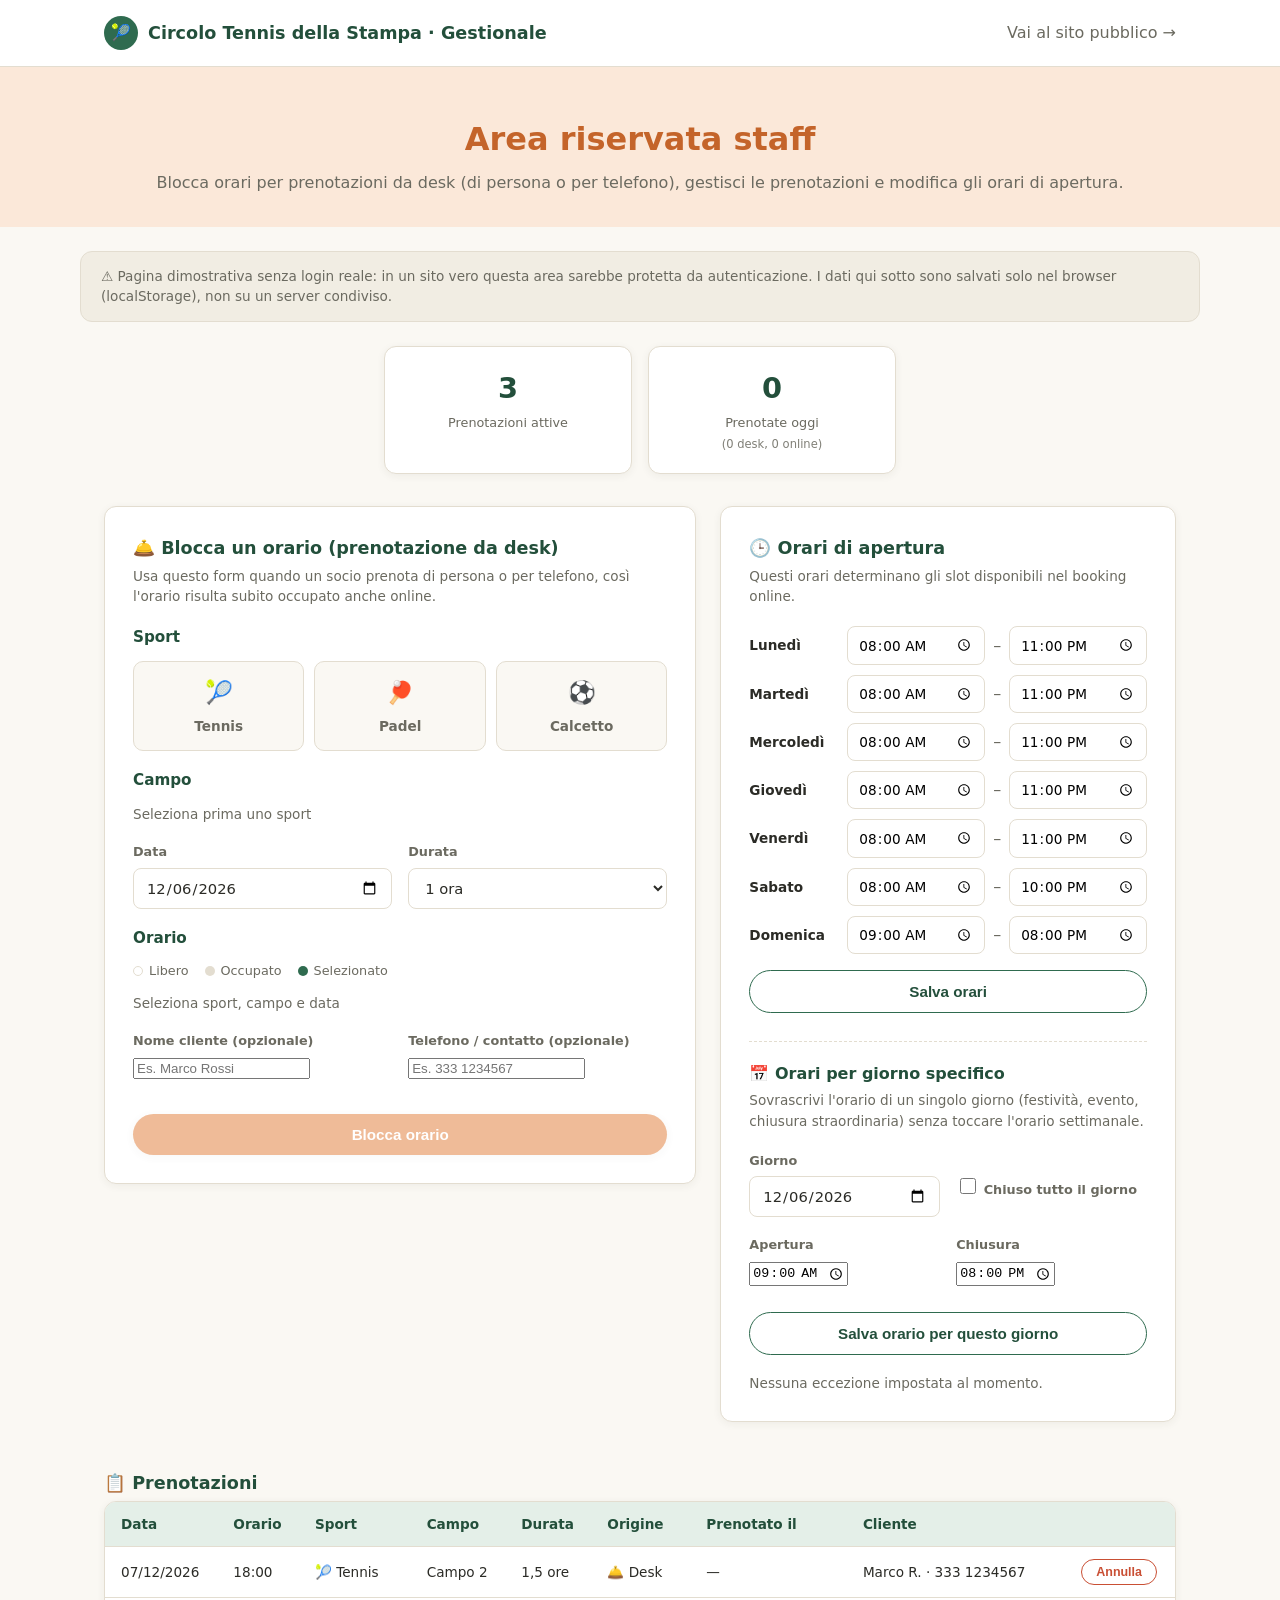
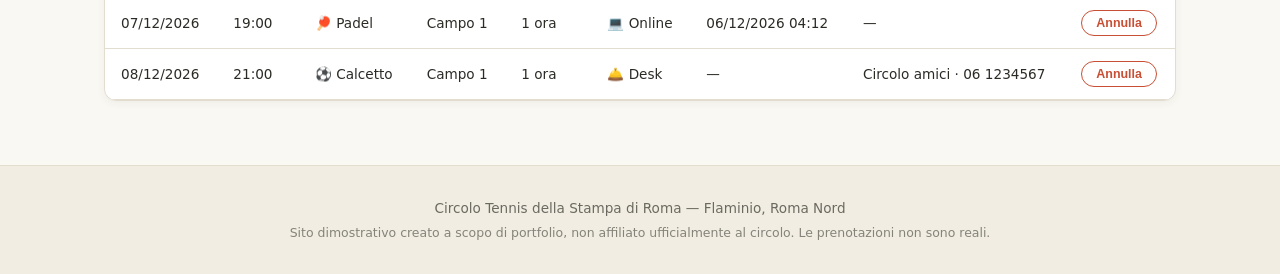
==== gestionale.html @ cea74482 "Prima pubblicazione: booking, gestionale, disdetta, rebranding Aggiunge il flusso di prenotazione co" ====
<!DOCTYPE html>
<html lang="it">
<head>
<meta charset="UTF-8" />
<meta name="viewport" content="width=device-width, initial-scale=1.0" />
<title>Gestionale — Circolo Tennis della Stampa di Roma</title>
<link rel="icon" href="favicon.svg" type="image/svg+xml" />
<link rel="stylesheet" href="css/style.css" />
</head>
<body>

<header class="site-header">
  <nav class="nav">
    <a href="index.html" class="nav-brand">
      <span class="nav-brand-mark">🎾</span>
      Circolo Tennis della Stampa · Gestionale
    </a>
    <ul class="nav-links" style="position: static; display: flex; border: none; padding: 0;">
      <li><a href="index.html">Vai al sito pubblico →</a></li>
    </ul>
  </nav>
</header>

<section class="booking-hero admin-hero">
  <h1>Area riservata staff</h1>
  <p>Blocca orari per prenotazioni da desk (di persona o per telefono), gestisci le prenotazioni e modifica gli orari di apertura.</p>
</section>

<div class="container admin-disclaimer">
  ⚠ Pagina dimostrativa senza login reale: in un sito vero questa area sarebbe protetta da autenticazione. I dati qui sotto sono salvati solo nel browser (localStorage), non su un server condiviso.
</div>

<div class="container admin-stats" id="adminStats"></div>

<div class="container admin-grid">

  <div class="card">
    <h3 class="admin-card-title">🛎️ Blocca un orario (prenotazione da desk)</h3>
    <p class="admin-card-sub">Usa questo form quando un socio prenota di persona o per telefono, così l'orario risulta subito occupato anche online.</p>

    <div class="form-step">
      <label class="step-label">Sport</label>
      <div class="sport-options" id="adminSportOptions">
        <div class="sport-option" data-sport="tennis"><span class="emoji">🎾</span>Tennis</div>
        <div class="sport-option" data-sport="padel"><span class="emoji">🏓</span>Padel</div>
        <div class="sport-option" data-sport="calcetto"><span class="emoji">⚽</span>Calcetto</div>
      </div>
    </div>

    <div class="form-step">
      <label class="step-label">Campo</label>
      <div class="court-options" id="adminCourtOptions">
        <p class="slot-hint">Seleziona prima uno sport</p>
      </div>
    </div>

    <div class="form-row">
      <div class="form-field">
        <label for="adminDate">Data</label>
        <input type="date" id="adminDate" />
      </div>
      <div class="form-field">
        <label for="adminDuration">Durata</label>
        <select id="adminDuration">
          <option value="1">1 ora</option>
          <option value="1.5">1,5 ore</option>
          <option value="2">2 ore</option>
        </select>
      </div>
    </div>

    <div class="form-step">
      <label class="step-label">Orario</label>
      <div class="slot-legend">
        <span><i class="dot free"></i> Libero</span>
        <span><i class="dot busy"></i> Occupato</span>
        <span><i class="dot selected"></i> Selezionato</span>
      </div>
      <div class="slot-grid" id="adminSlotGrid">
        <p class="slot-hint">Seleziona sport, campo e data</p>
      </div>
    </div>

    <div class="form-row">
      <div class="form-field">
        <label for="clientName">Nome cliente (opzionale)</label>
        <input type="text" id="clientName" placeholder="Es. Marco Rossi" />
      </div>
      <div class="form-field">
        <label for="clientPhone">Telefono / contatto (opzionale)</label>
        <input type="text" id="clientPhone" placeholder="Es. 333 1234567" />
      </div>
    </div>

    <button class="btn btn-primary btn-block" id="adminConfirmBtn" disabled style="margin-top: 16px;">Blocca orario</button>
    <div class="confirmation-box" id="adminConfirmationBox"></div>
  </div>

  <div class="card">
    <h3 class="admin-card-title">🕒 Orari di apertura</h3>
    <p class="admin-card-sub">Questi orari determinano gli slot disponibili nel booking online.</p>
    <div id="hoursEditor" class="hours-editor"></div>
    <button class="btn btn-outline btn-block" id="saveHoursBtn" style="margin-top: 16px;">Salva orari</button>
    <div class="confirmation-box" id="hoursConfirmationBox">✓ Orari aggiornati</div>

    <div class="hours-divider"></div>

    <h4 class="admin-subtitle">📅 Orari per giorno specifico</h4>
    <p class="admin-card-sub">Sovrascrivi l'orario di un singolo giorno (festività, evento, chiusura straordinaria) senza toccare l'orario settimanale.</p>

    <div class="form-row">
      <div class="form-field">
        <label for="adhocDate">Giorno</label>
        <input type="date" id="adhocDate" />
      </div>
      <div class="form-field">
        <label class="adhoc-closed-label">
          <input type="checkbox" id="adhocClosed" />
          Chiuso tutto il giorno
        </label>
      </div>
    </div>

    <div class="form-row" id="adhocTimesRow">
      <div class="form-field">
        <label for="adhocOpen">Apertura</label>
        <input type="time" id="adhocOpen" />
      </div>
      <div class="form-field">
        <label for="adhocClose">Chiusura</label>
        <input type="time" id="adhocClose" />
      </div>
    </div>

    <button class="btn btn-outline btn-block" id="saveAdhocBtn" style="margin-top: 8px;">Salva orario per questo giorno</button>
    <div class="confirmation-box" id="adhocConfirmationBox">✓ Orario del giorno aggiornato</div>

    <div class="adhoc-list" id="adhocList"></div>
  </div>

</div>

<div class="container admin-bookings">
  <h3 class="admin-card-title">📋 Prenotazioni</h3>
  <div class="table-wrap">
    <table class="price-table-inner" id="bookingsTable">
      <thead>
        <tr>
          <th>Data</th><th>Orario</th><th>Sport</th><th>Campo</th><th>Durata</th><th>Origine</th><th>Prenotato il</th><th>Cliente</th><th></th>
        </tr>
      </thead>
      <tbody id="bookingsTableBody"></tbody>
    </table>
  </div>
  <p class="slot-hint" id="noBookingsMsg" style="display:none;">Nessuna prenotazione al momento.</p>
</div>

<footer class="site-footer">
  <div>Circolo Tennis della Stampa di Roma — Flaminio, Roma Nord</div>
  <div class="disclaimer">Sito dimostrativo creato a scopo di portfolio, non affiliato ufficialmente al circolo. Le prenotazioni non sono reali.</div>
</footer>

<script src="js/store.js"></script>
<script src="js/gestionale.js"></script>
</body>
</html>
---- css/style.css ----
:root {
  --color-bg: #faf8f3;
  --color-bg-alt: #f1ede3;
  --color-white: #ffffff;
  --color-text: #2b2b26;
  --color-text-muted: #6b6a60;
  --color-green: #2f6b4f;
  --color-green-dark: #234f3b;
  --color-green-light: #e4efe8;
  --color-orange: #e07a34;
  --color-orange-dark: #c4642a;
  --color-orange-light: #fbe8d9;
  --color-border: #e3ddd0;

  --radius: 12px;
  --shadow: 0 4px 16px rgba(43, 43, 38, 0.08);
  --shadow-sm: 0 2px 8px rgba(43, 43, 38, 0.06);
}

* {
  box-sizing: border-box;
}

html {
  scroll-behavior: smooth;
}

body {
  margin: 0;
  font-family: "Segoe UI", system-ui, -apple-system, Roboto, sans-serif;
  background: var(--color-bg);
  color: var(--color-text);
  line-height: 1.5;
}

a {
  color: inherit;
  text-decoration: none;
}

img {
  max-width: 100%;
  display: block;
}

.container {
  max-width: 1120px;
  margin: 0 auto;
  padding: 0 24px;
}

/* Header */
.site-header {
  position: sticky;
  top: 0;
  z-index: 100;
  background: var(--color-white);
  border-bottom: 1px solid var(--color-border);
}

.nav {
  display: flex;
  align-items: center;
  justify-content: space-between;
  padding: 16px 24px;
  max-width: 1120px;
  margin: 0 auto;
}

.nav-brand {
  display: flex;
  align-items: center;
  gap: 10px;
  font-weight: 700;
  font-size: 1.1rem;
  color: var(--color-green-dark);
}

.nav-brand-mark {
  width: 34px;
  height: 34px;
  border-radius: 50%;
  background: var(--color-green);
  color: var(--color-white);
  display: flex;
  align-items: center;
  justify-content: center;
  font-size: 1rem;
}

.nav-links {
  display: flex;
  align-items: center;
  gap: 28px;
  list-style: none;
  margin: 0;
  padding: 0;
}

.nav-links a {
  font-weight: 500;
  color: var(--color-text-muted);
  transition: color 0.15s ease;
}

.nav-links a:hover {
  color: var(--color-green-dark);
}

.nav-links a.btn-primary,
.nav-links a.btn-primary:hover {
  color: var(--color-white);
}

.nav-toggle {
  display: none;
  background: none;
  border: none;
  font-size: 1.5rem;
  cursor: pointer;
  color: var(--color-green-dark);
}

/* Buttons */
.btn {
  display: inline-flex;
  align-items: center;
  justify-content: center;
  gap: 8px;
  padding: 12px 24px;
  border-radius: 999px;
  font-weight: 600;
  font-size: 0.95rem;
  border: none;
  cursor: pointer;
  transition: transform 0.15s ease, box-shadow 0.15s ease, background 0.15s ease;
}

.btn-primary {
  background: var(--color-orange);
  color: var(--color-white);
  box-shadow: var(--shadow-sm);
}

.btn-primary:hover {
  background: var(--color-orange-dark);
  transform: translateY(-1px);
}

.btn-outline {
  background: transparent;
  border: 1.5px solid var(--color-green);
  color: var(--color-green-dark);
}

.btn-outline:hover {
  background: var(--color-green-light);
}

.btn-block {
  width: 100%;
}

.btn:disabled {
  opacity: 0.5;
  cursor: not-allowed;
  transform: none;
}

/* Hero */
.hero {
  background: linear-gradient(135deg, var(--color-green-light) 0%, var(--color-bg) 60%);
  padding: 72px 24px;
}

.hero-inner {
  max-width: 1120px;
  margin: 0 auto;
  display: grid;
  grid-template-columns: 1.1fr 0.9fr;
  gap: 40px;
  align-items: center;
}

.eyebrow {
  display: inline-block;
  background: var(--color-orange-light);
  color: var(--color-orange-dark);
  font-weight: 600;
  font-size: 0.8rem;
  letter-spacing: 0.04em;
  text-transform: uppercase;
  padding: 6px 14px;
  border-radius: 999px;
  margin-bottom: 16px;
}

.hero h1 {
  font-size: 2.6rem;
  line-height: 1.15;
  margin: 0 0 16px;
  color: var(--color-green-dark);
}

.hero p {
  font-size: 1.05rem;
  color: var(--color-text-muted);
  margin: 0 0 28px;
  max-width: 46ch;
}

.hero-actions {
  display: flex;
  gap: 14px;
  flex-wrap: wrap;
}

.hero-visual {
  background: var(--color-white);
  border-radius: var(--radius);
  box-shadow: var(--shadow);
  padding: 24px;
  border: 1px solid var(--color-border);
}

.hero-visual-court {
  aspect-ratio: 4 / 3;
  border-radius: 8px;
  background:
    repeating-linear-gradient(90deg, transparent, transparent 38px, rgba(255,255,255,0.35) 38px, rgba(255,255,255,0.35) 40px),
    linear-gradient(160deg, var(--color-green) 0%, var(--color-green-dark) 100%);
  position: relative;
  overflow: hidden;
}

.hero-visual-court::before {
  content: "";
  position: absolute;
  inset: 14px;
  border: 2px solid rgba(255,255,255,0.55);
  border-radius: 4px;
}

.hero-visual-court::after {
  content: "";
  position: absolute;
  left: 50%;
  top: 14px;
  bottom: 14px;
  width: 2px;
  background: rgba(255,255,255,0.55);
}

.hero-stats {
  display: flex;
  justify-content: space-between;
  margin-top: 18px;
  gap: 8px;
}

.hero-stat {
  text-align: center;
}

.hero-stat strong {
  display: block;
  font-size: 1.3rem;
  color: var(--color-green-dark);
}

.hero-stat span {
  font-size: 0.78rem;
  color: var(--color-text-muted);
}

/* Sections */
section {
  padding: 64px 24px;
}

.section-head {
  text-align: center;
  max-width: 620px;
  margin: 0 auto 40px;
}

.section-head h2 {
  font-size: 2rem;
  color: var(--color-green-dark);
  margin: 0 0 12px;
}

.section-head p {
  color: var(--color-text-muted);
  margin: 0;
}

/* About */
.about {
  background: var(--color-white);
}

.about-inner {
  max-width: 1120px;
  margin: 0 auto;
  display: grid;
  grid-template-columns: 1fr 1fr;
  gap: 48px;
  align-items: center;
}

.about-text h2 {
  color: var(--color-green-dark);
  font-size: 1.8rem;
  margin-top: 0;
}

.about-text p {
  color: var(--color-text-muted);
}

.about-list {
  list-style: none;
  padding: 0;
  margin: 24px 0 0;
  display: grid;
  gap: 14px;
}

.about-list li {
  display: flex;
  align-items: flex-start;
  gap: 12px;
  font-size: 0.95rem;
}

.about-list .tick {
  flex-shrink: 0;
  width: 22px;
  height: 22px;
  border-radius: 50%;
  background: var(--color-green-light);
  color: var(--color-green-dark);
  display: flex;
  align-items: center;
  justify-content: center;
  font-size: 0.8rem;
  font-weight: 700;
}

.about-photo {
  background: var(--color-bg-alt);
  border-radius: var(--radius);
  aspect-ratio: 4/3;
  display: flex;
  align-items: center;
  justify-content: center;
  font-size: 3rem;
  color: var(--color-green);
  border: 1px solid var(--color-border);
}

/* Facilities */
.facilities {
  background: var(--color-bg);
}

.facility-grid {
  max-width: 1120px;
  margin: 0 auto;
  display: grid;
  grid-template-columns: repeat(3, 1fr);
  gap: 24px;
}

.facility-card {
  background: var(--color-white);
  border: 1px solid var(--color-border);
  border-radius: var(--radius);
  padding: 28px;
  box-shadow: var(--shadow-sm);
  display: flex;
  flex-direction: column;
  gap: 12px;
}

.facility-icon {
  width: 48px;
  height: 48px;
  border-radius: 12px;
  display: flex;
  align-items: center;
  justify-content: center;
  font-size: 1.4rem;
  background: var(--color-green-light);
  color: var(--color-green-dark);
}

.facility-card.orange .facility-icon {
  background: var(--color-orange-light);
  color: var(--color-orange-dark);
}

.facility-card h3 {
  margin: 0;
  font-size: 1.15rem;
  color: var(--color-text);
}

.facility-card p {
  margin: 0;
  color: var(--color-text-muted);
  font-size: 0.92rem;
}

.facility-price {
  margin-top: auto;
  padding-top: 12px;
  border-top: 1px dashed var(--color-border);
  font-weight: 700;
  color: var(--color-green-dark);
  font-size: 0.95rem;
}

.facility-price span {
  font-weight: 400;
  color: var(--color-text-muted);
  font-size: 0.82rem;
}

/* Hours */
.hours {
  background: var(--color-green-dark);
  color: var(--color-white);
}

.hours .section-head h2,
.hours .section-head p {
  color: var(--color-white);
}

.hours .section-head p {
  color: rgba(255,255,255,0.75);
}

.hours-grid {
  max-width: 760px;
  margin: 0 auto;
  display: grid;
  grid-template-columns: repeat(2, 1fr);
  gap: 12px 40px;
}

.hours-row {
  display: flex;
  justify-content: space-between;
  padding: 10px 0;
  border-bottom: 1px solid rgba(255,255,255,0.15);
  font-size: 0.95rem;
}

.hours-row span:first-child {
  color: rgba(255,255,255,0.85);
}

.hours-row span:last-child {
  font-weight: 600;
}

/* Location / CTA */
.location {
  background: var(--color-white);
}

.location-inner {
  max-width: 1120px;
  margin: 0 auto;
  display: grid;
  grid-template-columns: 1fr 1fr;
  gap: 40px;
  align-items: center;
}

.location-card {
  background: var(--color-bg-alt);
  border-radius: var(--radius);
  border: 1px solid var(--color-border);
  padding: 32px;
}

.location-card h3 {
  margin-top: 0;
  color: var(--color-green-dark);
}

.location-detail {
  display: flex;
  gap: 12px;
  margin-bottom: 14px;
  font-size: 0.92rem;
  color: var(--color-text-muted);
}

.location-detail strong {
  color: var(--color-text);
  display: block;
  font-size: 0.95rem;
}

.cta-panel {
  background: linear-gradient(135deg, var(--color-orange) 0%, var(--color-orange-dark) 100%);
  color: var(--color-white);
  border-radius: var(--radius);
  padding: 40px 32px;
  text-align: center;
  box-shadow: var(--shadow);
}

.cta-panel h3 {
  margin: 0 0 10px;
  font-size: 1.5rem;
}

.cta-panel p {
  margin: 0 0 24px;
  color: rgba(255,255,255,0.9);
}

.cta-panel .btn-primary {
  background: var(--color-white);
  color: var(--color-orange-dark);
}

.cta-panel .btn-primary:hover {
  background: var(--color-bg);
}

/* Footer */
.site-footer {
  background: var(--color-bg-alt);
  border-top: 1px solid var(--color-border);
  padding: 32px 24px;
  text-align: center;
  color: var(--color-text-muted);
  font-size: 0.85rem;
}

.site-footer .disclaimer {
  margin-top: 6px;
  font-size: 0.78rem;
  opacity: 0.8;
}

/* Booking page */
.booking-hero {
  background: var(--color-green-light);
  padding: 48px 24px 32px;
  text-align: center;
}

.booking-hero h1 {
  color: var(--color-green-dark);
  margin: 0 0 8px;
  font-size: 2rem;
}

.booking-hero p {
  color: var(--color-text-muted);
  margin: 0;
}

.booking-layout {
  max-width: 1000px;
  margin: 0 auto;
  padding: 48px 24px;
  display: grid;
  grid-template-columns: 1.4fr 1fr;
  gap: 32px;
  align-items: start;
}

.card {
  background: var(--color-white);
  border: 1px solid var(--color-border);
  border-radius: var(--radius);
  box-shadow: var(--shadow-sm);
  padding: 28px;
}

.form-step {
  margin-bottom: 28px;
}

.form-step:last-child {
  margin-bottom: 0;
}

.form-step label.step-label {
  display: block;
  font-weight: 700;
  color: var(--color-green-dark);
  margin-bottom: 12px;
  font-size: 0.95rem;
}

.step-label .step-num {
  display: inline-flex;
  align-items: center;
  justify-content: center;
  width: 22px;
  height: 22px;
  border-radius: 50%;
  background: var(--color-orange);
  color: var(--color-white);
  font-size: 0.75rem;
  margin-right: 8px;
}

.sport-options {
  display: grid;
  grid-template-columns: repeat(3, 1fr);
  gap: 10px;
}

.sport-option {
  border: 1.5px solid var(--color-border);
  background: var(--color-bg);
  border-radius: 10px;
  padding: 14px 8px;
  text-align: center;
  cursor: pointer;
  font-size: 0.85rem;
  font-weight: 600;
  color: var(--color-text-muted);
  transition: all 0.15s ease;
}

.sport-option .emoji {
  display: block;
  font-size: 1.4rem;
  margin-bottom: 6px;
}

.sport-option:hover {
  border-color: var(--color-green);
}

.sport-option.active {
  border-color: var(--color-green);
  background: var(--color-green-light);
  color: var(--color-green-dark);
}

.court-options {
  display: grid;
  grid-template-columns: repeat(4, 1fr);
  gap: 10px;
}

.court-option {
  border: 1.5px solid var(--color-border);
  background: var(--color-bg);
  border-radius: 10px;
  padding: 10px 6px;
  text-align: center;
  cursor: pointer;
  font-size: 0.82rem;
  font-weight: 600;
  color: var(--color-text-muted);
  transition: all 0.15s ease;
}

.court-option:hover {
  border-color: var(--color-orange);
}

.court-option.active {
  border-color: var(--color-orange);
  background: var(--color-orange-light);
  color: var(--color-orange-dark);
}

.form-row {
  display: grid;
  grid-template-columns: 1fr 1fr;
  gap: 16px;
}

.form-field label {
  display: block;
  font-size: 0.8rem;
  color: var(--color-text-muted);
  margin-bottom: 6px;
  font-weight: 600;
}

.form-field select,
.form-field input[type="date"] {
  width: 100%;
  padding: 10px 12px;
  border-radius: 8px;
  border: 1.5px solid var(--color-border);
  background: var(--color-white);
  font-size: 0.92rem;
  color: var(--color-text);
  font-family: inherit;
}

.form-field select:focus,
.form-field input:focus {
  outline: none;
  border-color: var(--color-green);
}

.duration-options {
  display: flex;
  gap: 10px;
}

.duration-option {
  flex: 1;
  border: 1.5px solid var(--color-border);
  background: var(--color-bg);
  border-radius: 10px;
  padding: 10px;
  text-align: center;
  cursor: pointer;
  font-size: 0.85rem;
  font-weight: 600;
  color: var(--color-text-muted);
}

.duration-option:hover {
  border-color: var(--color-green);
}

.duration-option.active {
  border-color: var(--color-green);
  background: var(--color-green-light);
  color: var(--color-green-dark);
}

/* Summary panel */
.summary-panel {
  position: sticky;
  top: 96px;
}

.summary-panel h3 {
  margin-top: 0;
  color: var(--color-green-dark);
  font-size: 1.1rem;
}

.summary-row {
  display: flex;
  justify-content: space-between;
  padding: 10px 0;
  border-bottom: 1px solid var(--color-border);
  font-size: 0.88rem;
}

.summary-row span:first-child {
  color: var(--color-text-muted);
}

.summary-row span:last-child {
  font-weight: 600;
  text-align: right;
}

.summary-total {
  display: flex;
  justify-content: space-between;
  align-items: center;
  margin: 18px 0;
  padding-top: 6px;
}

.summary-total .label {
  font-weight: 600;
  color: var(--color-text);
}

.summary-total .amount {
  font-size: 1.6rem;
  font-weight: 800;
  color: var(--color-orange-dark);
}

.summary-note {
  font-size: 0.76rem;
  color: var(--color-text-muted);
  margin-top: 14px;
  line-height: 1.5;
}

.confirmation-box {
  display: none;
  margin-top: 18px;
  padding: 16px;
  border-radius: 10px;
  background: var(--color-green-light);
  border: 1px solid var(--color-green);
  color: var(--color-green-dark);
  font-size: 0.88rem;
}

.confirmation-box.show {
  display: block;
}

.contact-fields {
  display: flex;
  flex-direction: column;
  gap: 12px;
  margin: 18px 0;
  padding-top: 18px;
  border-top: 1px dashed var(--color-border);
}

.contact-fields input[type="text"],
.contact-fields input[type="tel"] {
  width: 100%;
  padding: 10px 12px;
  border-radius: 8px;
  border: 1.5px solid var(--color-border);
  font-family: inherit;
  font-size: 0.9rem;
}

.contact-fields input:focus {
  outline: none;
  border-color: var(--color-green);
}

.contact-fields input:disabled {
  background: var(--color-bg-alt);
  color: var(--color-text-muted);
}

.whatsapp-preview {
  display: none;
  margin-top: 18px;
}

.whatsapp-preview.show {
  display: block;
}

.whatsapp-preview-label {
  font-size: 0.78rem;
  font-weight: 700;
  color: var(--color-text-muted);
  text-transform: uppercase;
  letter-spacing: 0.03em;
  margin-bottom: 8px;
}

.whatsapp-bubble {
  background: #dcf8c6;
  border-radius: 10px;
  border-top-left-radius: 2px;
  padding: 14px 16px;
  font-size: 0.85rem;
  line-height: 1.6;
  color: #1c3a1c;
  word-break: break-word;
}

.whatsapp-bubble a {
  color: #0b5fae;
  text-decoration: underline;
}

.whatsapp-note {
  font-size: 0.75rem;
  color: var(--color-text-muted);
  margin: 10px 0 0;
  line-height: 1.5;
}

.price-table {
  margin-top: 40px;
}

.price-table table {
  width: 100%;
  border-collapse: collapse;
  background: var(--color-white);
  border-radius: var(--radius);
  overflow: hidden;
  box-shadow: var(--shadow-sm);
}

.price-table th,
.price-table td {
  padding: 12px 16px;
  text-align: left;
  font-size: 0.88rem;
  border-bottom: 1px solid var(--color-border);
}

.price-table th {
  background: var(--color-green-light);
  color: var(--color-green-dark);
}

.back-link {
  display: inline-flex;
  align-items: center;
  gap: 6px;
  color: var(--color-green-dark);
  font-weight: 600;
  font-size: 0.9rem;
  margin-bottom: 20px;
}

/* Slot grid (booking + admin) */
.slot-legend {
  display: flex;
  gap: 16px;
  margin-bottom: 12px;
  font-size: 0.8rem;
  color: var(--color-text-muted);
}

.slot-legend span {
  display: inline-flex;
  align-items: center;
  gap: 6px;
}

.dot {
  width: 10px;
  height: 10px;
  border-radius: 50%;
  display: inline-block;
}

.dot.free { background: var(--color-white); border: 1.5px solid var(--color-border); }
.dot.busy { background: var(--color-border); }
.dot.selected { background: var(--color-green); }

.slot-grid {
  display: grid;
  grid-template-columns: repeat(6, 1fr);
  gap: 8px;
}

.slot-hint {
  grid-column: 1 / -1;
  color: var(--color-text-muted);
  font-size: 0.85rem;
  margin: 0;
}

.slot-btn {
  border: 1.5px solid var(--color-border);
  background: var(--color-white);
  border-radius: 8px;
  padding: 8px 4px;
  text-align: center;
  cursor: pointer;
  font-size: 0.8rem;
  font-weight: 600;
  color: var(--color-text);
  transition: all 0.15s ease;
}

.slot-btn:hover {
  border-color: var(--color-green);
}

.slot-btn.selected {
  background: var(--color-green);
  border-color: var(--color-green);
  color: var(--color-white);
}

.slot-btn.busy {
  background: var(--color-bg-alt);
  border-color: var(--color-bg-alt);
  color: var(--color-text-muted);
  cursor: not-allowed;
  text-decoration: line-through;
}

.confirmation-box.error {
  background: #fbe4de;
  border-color: #c94f34;
  color: #a03e28;
}

.staff-link {
  margin-top: 10px;
  font-size: 0.78rem;
}

.staff-link a {
  color: var(--color-text-muted);
  text-decoration: underline;
}

/* Admin page */
.admin-hero { background: var(--color-orange-light); }
.admin-hero h1 { color: var(--color-orange-dark); }

.admin-disclaimer {
  background: var(--color-bg-alt);
  border: 1px solid var(--color-border);
  border-radius: var(--radius);
  padding: 14px 20px;
  font-size: 0.85rem;
  color: var(--color-text-muted);
  margin-top: 24px;
}

.admin-stats {
  display: grid;
  grid-template-columns: repeat(2, 1fr);
  gap: 16px;
  margin-top: 24px;
  max-width: 560px;
}

.stat-tile {
  background: var(--color-white);
  border: 1px solid var(--color-border);
  border-radius: var(--radius);
  padding: 20px;
  text-align: center;
  box-shadow: var(--shadow-sm);
}

.stat-tile strong {
  display: block;
  font-size: 1.8rem;
  color: var(--color-green-dark);
}

.stat-tile span {
  font-size: 0.8rem;
  color: var(--color-text-muted);
}

.stat-tile .stat-sub {
  display: block;
  font-size: 0.72rem;
  color: var(--color-text-muted);
  opacity: 0.85;
  margin-top: 2px;
}

.admin-grid {
  display: grid;
  grid-template-columns: 1.3fr 1fr;
  gap: 24px;
  margin-top: 32px;
  align-items: start;
}

.admin-card-title {
  margin: 0 0 4px;
  color: var(--color-green-dark);
  font-size: 1.1rem;
}

.admin-card-sub {
  margin: 0 0 20px;
  color: var(--color-text-muted);
  font-size: 0.85rem;
}

.admin-grid .form-row,
.admin-grid .form-step {
  margin-bottom: 18px;
}

.hours-editor {
  display: flex;
  flex-direction: column;
  gap: 10px;
}

.hours-editor-row {
  display: grid;
  grid-template-columns: 90px 1fr auto 1fr;
  align-items: center;
  gap: 8px;
}

.hours-editor-label {
  font-size: 0.85rem;
  font-weight: 600;
  color: var(--color-text);
}

.hours-editor-sep {
  color: var(--color-text-muted);
}

.hours-editor input[type="time"] {
  width: 100%;
  padding: 8px 10px;
  border-radius: 8px;
  border: 1.5px solid var(--color-border);
  font-family: inherit;
  font-size: 0.85rem;
}

.hours-divider {
  border-top: 1px dashed var(--color-border);
  margin: 28px 0 20px;
}

.admin-subtitle {
  margin: 0 0 4px;
  color: var(--color-green-dark);
  font-size: 1rem;
}

.adhoc-closed-label {
  display: flex;
  align-items: center;
  gap: 8px;
  font-size: 0.85rem;
  font-weight: 600;
  color: var(--color-text);
  margin-top: 24px;
  cursor: pointer;
}

.adhoc-closed-label input {
  width: 16px;
  height: 16px;
  accent-color: var(--color-orange);
}

.adhoc-list {
  margin-top: 18px;
  display: flex;
  flex-direction: column;
  gap: 8px;
}

.adhoc-item {
  display: flex;
  align-items: center;
  justify-content: space-between;
  gap: 12px;
  background: var(--color-bg-alt);
  border: 1px solid var(--color-border);
  border-radius: 8px;
  padding: 10px 14px;
  font-size: 0.82rem;
}

.adhoc-item strong {
  display: block;
  color: var(--color-text);
  text-transform: capitalize;
  font-size: 0.85rem;
}

.adhoc-item span {
  color: var(--color-text-muted);
}

.admin-bookings {
  margin: 48px auto 64px;
}

.table-wrap {
  overflow-x: auto;
  background: var(--color-white);
  border-radius: var(--radius);
  border: 1px solid var(--color-border);
  box-shadow: var(--shadow-sm);
}

.price-table-inner {
  width: 100%;
  border-collapse: collapse;
  min-width: 720px;
}

.price-table-inner th,
.price-table-inner td {
  padding: 12px 16px;
  text-align: left;
  font-size: 0.85rem;
  border-bottom: 1px solid var(--color-border);
  white-space: nowrap;
}

.price-table-inner th {
  background: var(--color-green-light);
  color: var(--color-green-dark);
}

.btn-cancel {
  background: none;
  border: 1.5px solid #c94f34;
  color: #c94f34;
  border-radius: 999px;
  padding: 5px 14px;
  font-size: 0.78rem;
  font-weight: 600;
  cursor: pointer;
}

.btn-cancel:hover {
  background: #fbe4de;
}

/* Responsive */
@media (max-width: 860px) {
  .hero-inner,
  .about-inner,
  .location-inner,
  .booking-layout {
    grid-template-columns: 1fr;
  }

  .facility-grid {
    grid-template-columns: 1fr;
  }

  .hours-grid {
    grid-template-columns: 1fr;
  }

  .nav-links {
    position: absolute;
    top: 66px;
    left: 0;
    right: 0;
    background: var(--color-white);
    flex-direction: column;
    align-items: flex-start;
    padding: 16px 24px;
    border-bottom: 1px solid var(--color-border);
    display: none;
  }

  .nav-links.open {
    display: flex;
  }

  .nav-toggle {
    display: block;
  }

  .sport-options,
  .court-options {
    grid-template-columns: repeat(2, 1fr);
  }

  .form-row {
    grid-template-columns: 1fr;
  }

  .summary-panel {
    position: static;
  }

  .slot-grid {
    grid-template-columns: repeat(4, 1fr);
  }

  .admin-grid {
    grid-template-columns: 1fr;
  }

  .admin-stats {
    grid-template-columns: repeat(2, 1fr);
  }

  .hours-editor-row {
    grid-template-columns: 70px 1fr auto 1fr;
    font-size: 0.8rem;
  }
}
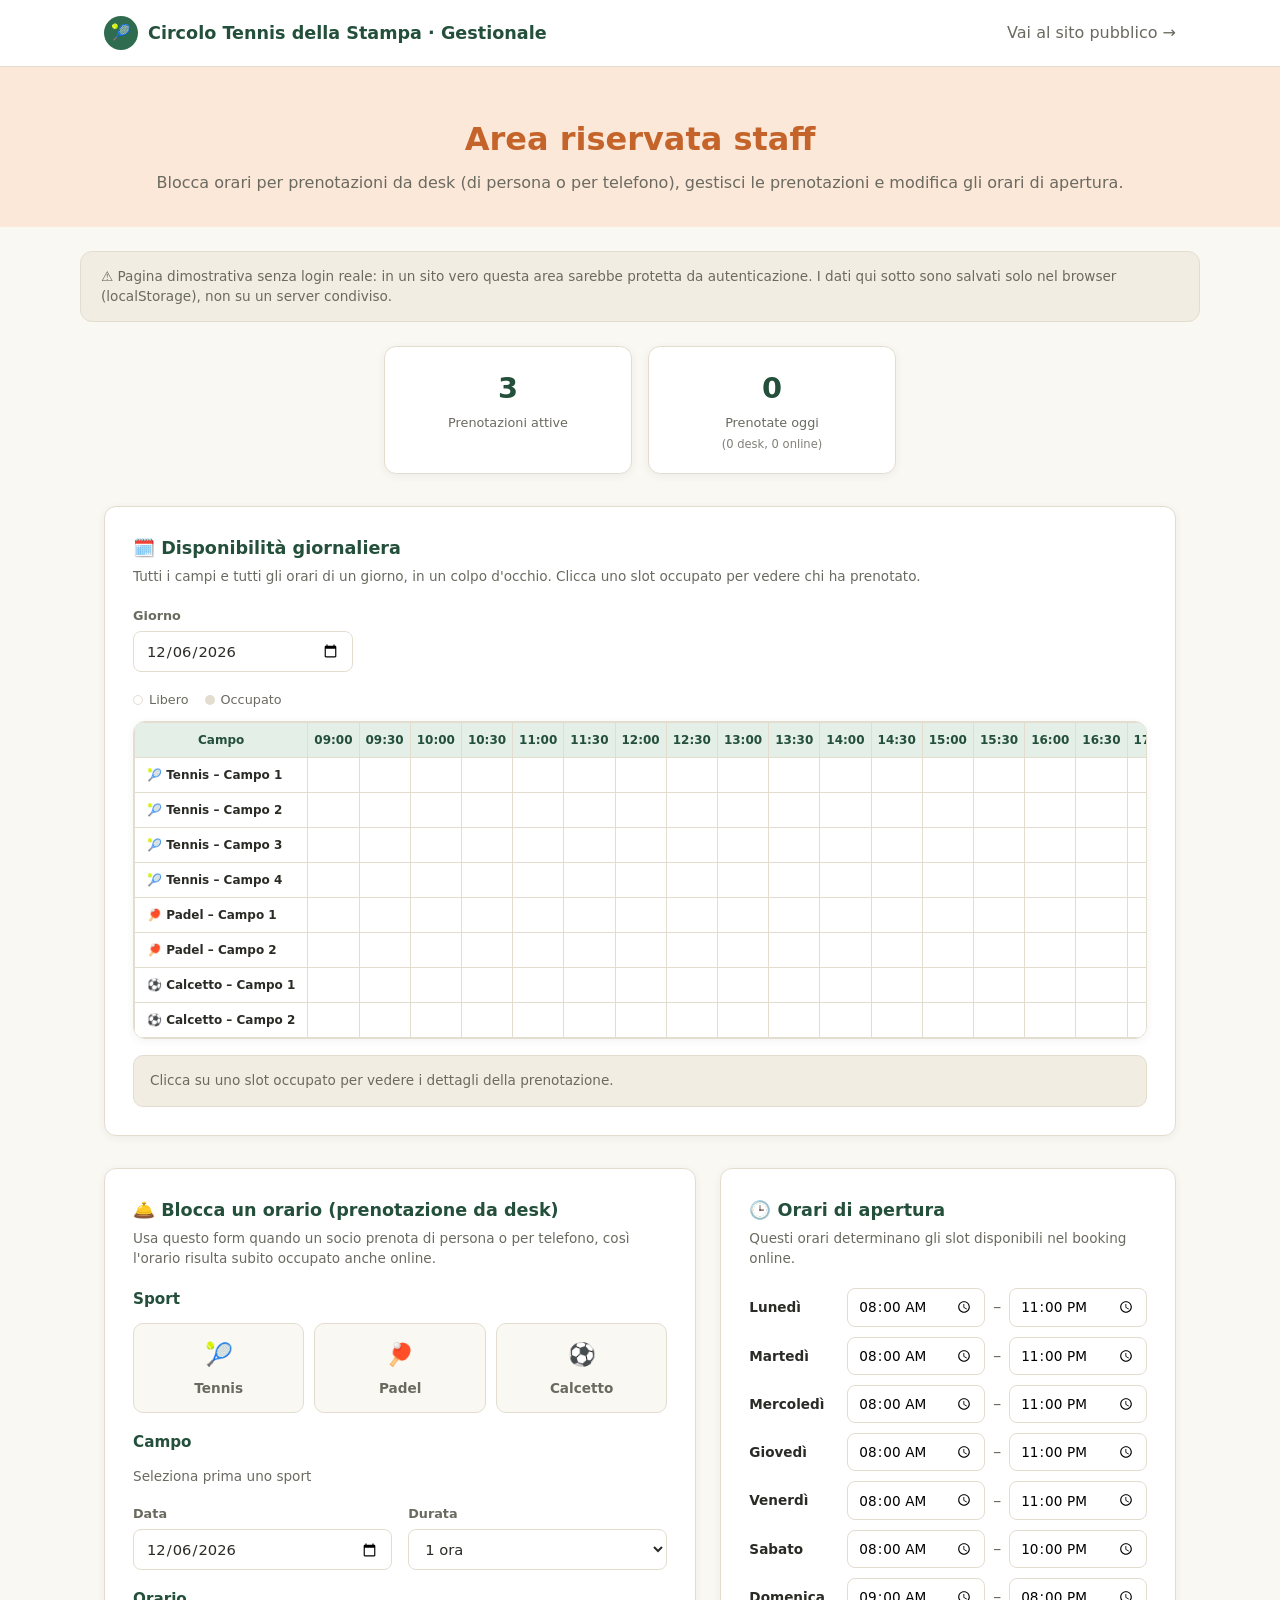
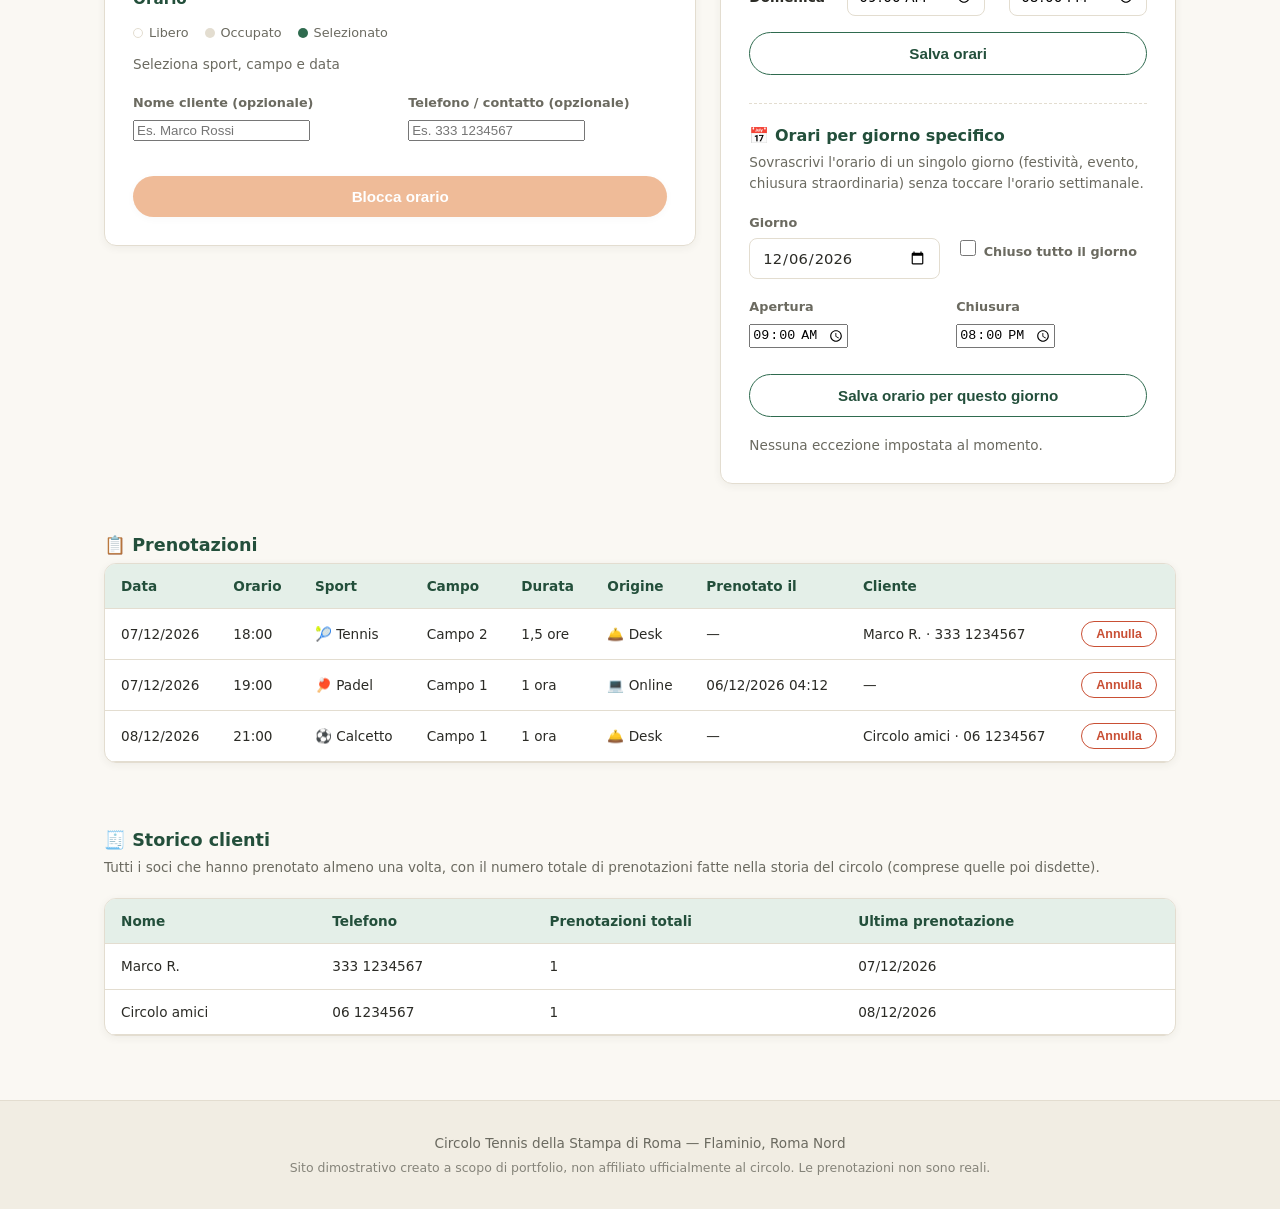
==== commit 29ee50c9: "Aggiunge disponibilità giornaliera e storico clienti al gestionale" ====
--- a/gestionale.html
+++ b/gestionale.html
@@ -32,6 +32,29 @@
 
 <div class="container admin-stats" id="adminStats"></div>
 
+<div class="container admin-schedule">
+  <div class="card">
+    <h3 class="admin-card-title">🗓️ Disponibilità giornaliera</h3>
+    <p class="admin-card-sub">Tutti i campi e tutti gli orari di un giorno, in un colpo d'occhio. Clicca uno slot occupato per vedere chi ha prenotato.</p>
+
+    <div class="form-field" style="max-width: 220px; margin-bottom: 18px;">
+      <label for="scheduleDate">Giorno</label>
+      <input type="date" id="scheduleDate" />
+    </div>
+
+    <div class="slot-legend">
+      <span><i class="dot free"></i> Libero</span>
+      <span><i class="dot busy"></i> Occupato</span>
+    </div>
+
+    <div class="table-wrap">
+      <table class="schedule-table" id="scheduleTable"></table>
+    </div>
+
+    <div class="schedule-detail" id="scheduleDetail">Clicca su uno slot occupato per vedere i dettagli della prenotazione.</div>
+  </div>
+</div>
+
 <div class="container admin-grid">
 
   <div class="card">
@@ -155,6 +178,22 @@
   <p class="slot-hint" id="noBookingsMsg" style="display:none;">Nessuna prenotazione al momento.</p>
 </div>
 
+<div class="container admin-bookings">
+  <h3 class="admin-card-title">🧾 Storico clienti</h3>
+  <p class="admin-card-sub">Tutti i soci che hanno prenotato almeno una volta, con il numero totale di prenotazioni fatte nella storia del circolo (comprese quelle poi disdette).</p>
+  <div class="table-wrap">
+    <table class="price-table-inner" id="clientsTable">
+      <thead>
+        <tr>
+          <th>Nome</th><th>Telefono</th><th>Prenotazioni totali</th><th>Ultima prenotazione</th>
+        </tr>
+      </thead>
+      <tbody id="clientsTableBody"></tbody>
+    </table>
+  </div>
+  <p class="slot-hint" id="noClientsMsg" style="display:none;">Nessun cliente registrato al momento.</p>
+</div>
+
 <footer class="site-footer">
   <div>Circolo Tennis della Stampa di Roma — Flaminio, Roma Nord</div>
   <div class="disclaimer">Sito dimostrativo creato a scopo di portfolio, non affiliato ufficialmente al circolo. Le prenotazioni non sono reali.</div>
--- a/css/style.css
+++ b/css/style.css
@@ -1171,6 +1171,89 @@
   margin: 48px auto 64px;
 }
 
+.admin-schedule {
+  margin-top: 32px;
+}
+
+.schedule-table {
+  border-collapse: collapse;
+  font-size: 0.75rem;
+}
+
+.schedule-table th,
+.schedule-table td {
+  border: 1px solid var(--color-border);
+  padding: 0;
+}
+
+.schedule-table thead th {
+  background: var(--color-green-light);
+  color: var(--color-green-dark);
+  padding: 8px 6px;
+  font-weight: 600;
+  white-space: nowrap;
+  text-align: center;
+}
+
+.schedule-court {
+  position: sticky;
+  left: 0;
+  background: var(--color-white);
+  padding: 8px 12px !important;
+  font-weight: 600;
+  white-space: nowrap;
+  color: var(--color-text);
+  z-index: 1;
+  box-shadow: 1px 0 0 var(--color-border);
+}
+
+.schedule-table thead th:first-child {
+  position: sticky;
+  left: 0;
+  z-index: 2;
+}
+
+.schedule-cell {
+  width: 30px;
+  height: 30px;
+  min-width: 30px;
+}
+
+.schedule-cell.free {
+  background: var(--color-white);
+}
+
+.schedule-cell.busy {
+  background: var(--color-orange);
+  cursor: pointer;
+  transition: background 0.15s ease;
+}
+
+.schedule-cell.busy:hover {
+  background: var(--color-orange-dark);
+}
+
+.schedule-cell.busy.selected {
+  background: var(--color-green);
+  outline: 2px solid var(--color-green-dark);
+  outline-offset: -2px;
+}
+
+.schedule-detail {
+  margin-top: 16px;
+  padding: 14px 16px;
+  border-radius: 10px;
+  background: var(--color-bg-alt);
+  border: 1px solid var(--color-border);
+  font-size: 0.85rem;
+  color: var(--color-text-muted);
+  line-height: 1.6;
+}
+
+.schedule-detail strong {
+  color: var(--color-text);
+}
+
 .table-wrap {
   overflow-x: auto;
   background: var(--color-white);
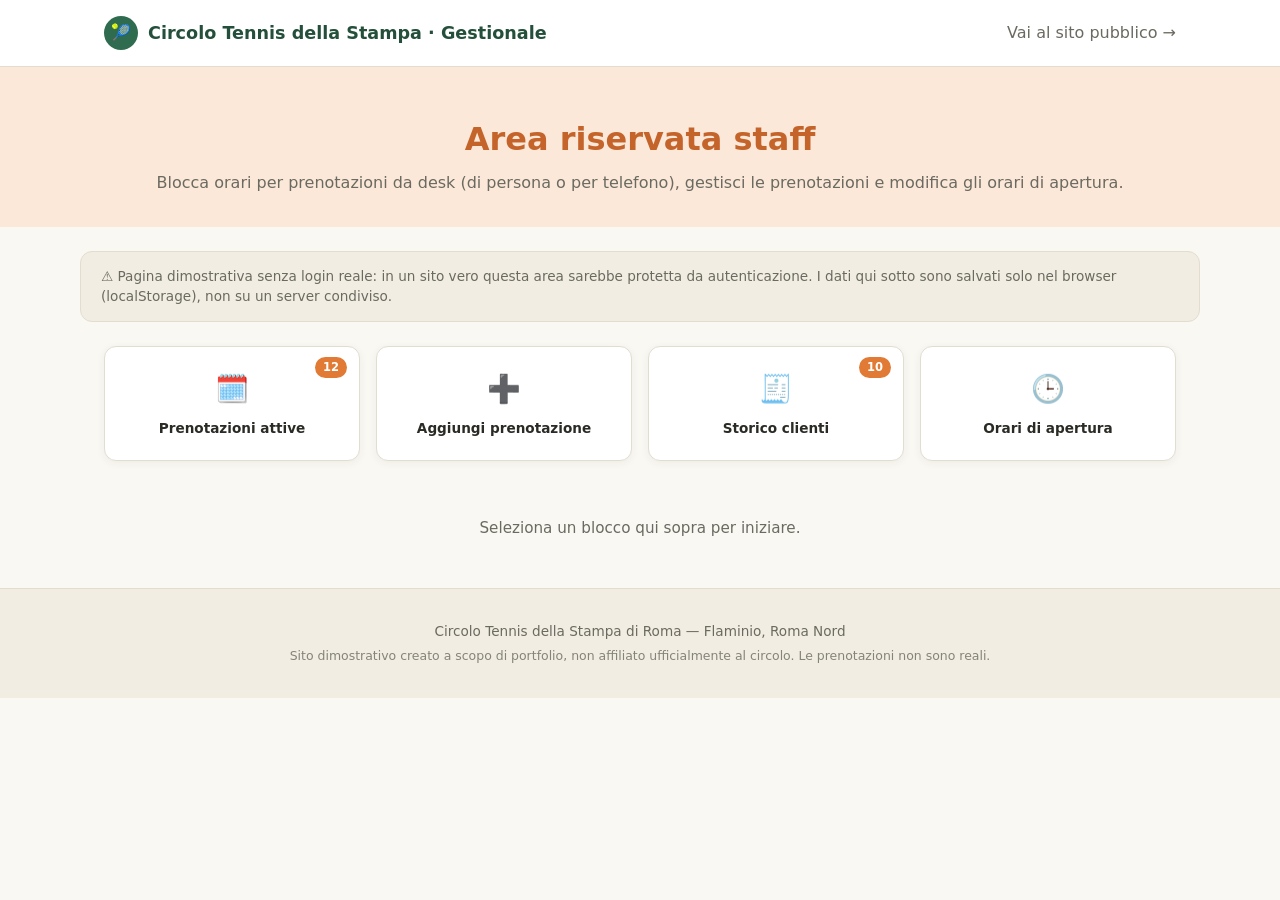
==== commit b494c9b7: "Ristruttura gestionale a blocchi, aggiunge navigazione giorni e cancellazione da griglia" ====
--- a/gestionale.html
+++ b/gestionale.html
@@ -30,168 +30,164 @@
   ⚠ Pagina dimostrativa senza login reale: in un sito vero questa area sarebbe protetta da autenticazione. I dati qui sotto sono salvati solo nel browser (localStorage), non su un server condiviso.
 </div>
 
-<div class="container admin-stats" id="adminStats"></div>
-
-<div class="container admin-schedule">
-  <div class="card">
-    <h3 class="admin-card-title">🗓️ Disponibilità giornaliera</h3>
-    <p class="admin-card-sub">Tutti i campi e tutti gli orari di un giorno, in un colpo d'occhio. Clicca uno slot occupato per vedere chi ha prenotato.</p>
-
-    <div class="form-field" style="max-width: 220px; margin-bottom: 18px;">
-      <label for="scheduleDate">Giorno</label>
-      <input type="date" id="scheduleDate" />
-    </div>
-
-    <div class="slot-legend">
-      <span><i class="dot free"></i> Libero</span>
-      <span><i class="dot busy"></i> Occupato</span>
-    </div>
-
-    <div class="table-wrap">
-      <table class="schedule-table" id="scheduleTable"></table>
-    </div>
-
-    <div class="schedule-detail" id="scheduleDetail">Clicca su uno slot occupato per vedere i dettagli della prenotazione.</div>
-  </div>
-</div>
-
-<div class="container admin-grid">
-
-  <div class="card">
-    <h3 class="admin-card-title">🛎️ Blocca un orario (prenotazione da desk)</h3>
-    <p class="admin-card-sub">Usa questo form quando un socio prenota di persona o per telefono, così l'orario risulta subito occupato anche online.</p>
-
-    <div class="form-step">
-      <label class="step-label">Sport</label>
-      <div class="sport-options" id="adminSportOptions">
-        <div class="sport-option" data-sport="tennis"><span class="emoji">🎾</span>Tennis</div>
-        <div class="sport-option" data-sport="padel"><span class="emoji">🏓</span>Padel</div>
-        <div class="sport-option" data-sport="calcetto"><span class="emoji">⚽</span>Calcetto</div>
-      </div>
-    </div>
-
-    <div class="form-step">
-      <label class="step-label">Campo</label>
-      <div class="court-options" id="adminCourtOptions">
-        <p class="slot-hint">Seleziona prima uno sport</p>
-      </div>
-    </div>
-
-    <div class="form-row">
-      <div class="form-field">
-        <label for="adminDate">Data</label>
-        <input type="date" id="adminDate" />
-      </div>
-      <div class="form-field">
-        <label for="adminDuration">Durata</label>
-        <select id="adminDuration">
-          <option value="1">1 ora</option>
-          <option value="1.5">1,5 ore</option>
-          <option value="2">2 ore</option>
-        </select>
-      </div>
-    </div>
-
-    <div class="form-step">
-      <label class="step-label">Orario</label>
+<div class="container admin-nav" id="adminNav"></div>
+
+<div class="container admin-workspace">
+
+  <p class="slot-hint admin-workspace-placeholder" id="workspacePlaceholder">Seleziona un blocco qui sopra per iniziare.</p>
+
+  <div class="workspace-view" id="view-schedule">
+    <div class="card">
+      <h3 class="admin-card-title">🗓️ Prenotazioni attive</h3>
+      <p class="admin-card-sub">Tutti i campi e tutti gli orari di un giorno, in un colpo d'occhio. Clicca uno slot occupato per vedere chi ha prenotato e, se serve, cancellarlo.</p>
+
+      <div class="schedule-date-row">
+        <button class="day-nav-btn" id="prevDayBtn" aria-label="Giorno precedente">←</button>
+        <div class="form-field" style="max-width: 220px;">
+          <input type="date" id="scheduleDate" />
+        </div>
+        <button class="day-nav-btn" id="nextDayBtn" aria-label="Giorno successivo">→</button>
+      </div>
+
       <div class="slot-legend">
         <span><i class="dot free"></i> Libero</span>
         <span><i class="dot busy"></i> Occupato</span>
-        <span><i class="dot selected"></i> Selezionato</span>
-      </div>
-      <div class="slot-grid" id="adminSlotGrid">
-        <p class="slot-hint">Seleziona sport, campo e data</p>
-      </div>
-    </div>
-
-    <div class="form-row">
-      <div class="form-field">
-        <label for="clientName">Nome cliente (opzionale)</label>
-        <input type="text" id="clientName" placeholder="Es. Marco Rossi" />
-      </div>
-      <div class="form-field">
-        <label for="clientPhone">Telefono / contatto (opzionale)</label>
-        <input type="text" id="clientPhone" placeholder="Es. 333 1234567" />
-      </div>
-    </div>
-
-    <button class="btn btn-primary btn-block" id="adminConfirmBtn" disabled style="margin-top: 16px;">Blocca orario</button>
-    <div class="confirmation-box" id="adminConfirmationBox"></div>
-  </div>
-
-  <div class="card">
-    <h3 class="admin-card-title">🕒 Orari di apertura</h3>
-    <p class="admin-card-sub">Questi orari determinano gli slot disponibili nel booking online.</p>
-    <div id="hoursEditor" class="hours-editor"></div>
-    <button class="btn btn-outline btn-block" id="saveHoursBtn" style="margin-top: 16px;">Salva orari</button>
-    <div class="confirmation-box" id="hoursConfirmationBox">✓ Orari aggiornati</div>
-
-    <div class="hours-divider"></div>
-
-    <h4 class="admin-subtitle">📅 Orari per giorno specifico</h4>
-    <p class="admin-card-sub">Sovrascrivi l'orario di un singolo giorno (festività, evento, chiusura straordinaria) senza toccare l'orario settimanale.</p>
-
-    <div class="form-row">
-      <div class="form-field">
-        <label for="adhocDate">Giorno</label>
-        <input type="date" id="adhocDate" />
-      </div>
-      <div class="form-field">
-        <label class="adhoc-closed-label">
-          <input type="checkbox" id="adhocClosed" />
-          Chiuso tutto il giorno
-        </label>
-      </div>
-    </div>
-
-    <div class="form-row" id="adhocTimesRow">
-      <div class="form-field">
-        <label for="adhocOpen">Apertura</label>
-        <input type="time" id="adhocOpen" />
-      </div>
-      <div class="form-field">
-        <label for="adhocClose">Chiusura</label>
-        <input type="time" id="adhocClose" />
-      </div>
-    </div>
-
-    <button class="btn btn-outline btn-block" id="saveAdhocBtn" style="margin-top: 8px;">Salva orario per questo giorno</button>
-    <div class="confirmation-box" id="adhocConfirmationBox">✓ Orario del giorno aggiornato</div>
-
-    <div class="adhoc-list" id="adhocList"></div>
-  </div>
-
-</div>
-
-<div class="container admin-bookings">
-  <h3 class="admin-card-title">📋 Prenotazioni</h3>
-  <div class="table-wrap">
-    <table class="price-table-inner" id="bookingsTable">
-      <thead>
-        <tr>
-          <th>Data</th><th>Orario</th><th>Sport</th><th>Campo</th><th>Durata</th><th>Origine</th><th>Prenotato il</th><th>Cliente</th><th></th>
-        </tr>
-      </thead>
-      <tbody id="bookingsTableBody"></tbody>
-    </table>
-  </div>
-  <p class="slot-hint" id="noBookingsMsg" style="display:none;">Nessuna prenotazione al momento.</p>
-</div>
-
-<div class="container admin-bookings">
-  <h3 class="admin-card-title">🧾 Storico clienti</h3>
-  <p class="admin-card-sub">Tutti i soci che hanno prenotato almeno una volta, con il numero totale di prenotazioni fatte nella storia del circolo (comprese quelle poi disdette).</p>
-  <div class="table-wrap">
-    <table class="price-table-inner" id="clientsTable">
-      <thead>
-        <tr>
-          <th>Nome</th><th>Telefono</th><th>Prenotazioni totali</th><th>Ultima prenotazione</th>
-        </tr>
-      </thead>
-      <tbody id="clientsTableBody"></tbody>
-    </table>
-  </div>
-  <p class="slot-hint" id="noClientsMsg" style="display:none;">Nessun cliente registrato al momento.</p>
+      </div>
+
+      <div class="table-wrap">
+        <table class="schedule-table" id="scheduleTable"></table>
+      </div>
+
+      <div class="schedule-detail" id="scheduleDetail">Clicca su uno slot occupato per vedere i dettagli della prenotazione.</div>
+    </div>
+  </div>
+
+  <div class="workspace-view" id="view-add">
+    <div class="card">
+      <h3 class="admin-card-title">➕ Aggiungi una prenotazione</h3>
+      <p class="admin-card-sub">Usa questo form quando un socio prenota di persona o per telefono, così l'orario risulta subito occupato anche online.</p>
+
+      <div class="form-step">
+        <label class="step-label">Sport</label>
+        <div class="sport-options" id="adminSportOptions">
+          <div class="sport-option" data-sport="tennis"><span class="emoji">🎾</span>Tennis</div>
+          <div class="sport-option" data-sport="padel"><span class="emoji">🏓</span>Padel</div>
+          <div class="sport-option" data-sport="calcetto"><span class="emoji">⚽</span>Calcetto</div>
+        </div>
+      </div>
+
+      <div class="form-step">
+        <label class="step-label">Campo</label>
+        <div class="court-options" id="adminCourtOptions">
+          <p class="slot-hint">Seleziona prima uno sport</p>
+        </div>
+      </div>
+
+      <div class="form-row">
+        <div class="form-field">
+          <label for="adminDate">Data</label>
+          <input type="date" id="adminDate" />
+        </div>
+        <div class="form-field">
+          <label for="adminDuration">Durata</label>
+          <select id="adminDuration">
+            <option value="1">1 ora</option>
+            <option value="1.5">1,5 ore</option>
+            <option value="2">2 ore</option>
+          </select>
+        </div>
+      </div>
+
+      <div class="form-step">
+        <label class="step-label">Orario</label>
+        <div class="slot-legend">
+          <span><i class="dot free"></i> Libero</span>
+          <span><i class="dot busy"></i> Occupato</span>
+          <span><i class="dot selected"></i> Selezionato</span>
+        </div>
+        <div class="slot-grid" id="adminSlotGrid">
+          <p class="slot-hint">Seleziona sport, campo e data</p>
+        </div>
+      </div>
+
+      <div class="form-row">
+        <div class="form-field">
+          <label for="clientName">Nome cliente (opzionale)</label>
+          <input type="text" id="clientName" placeholder="Es. Marco Rossi" />
+        </div>
+        <div class="form-field">
+          <label for="clientPhone">Telefono / contatto (opzionale)</label>
+          <input type="text" id="clientPhone" placeholder="Es. 333 1234567" />
+        </div>
+      </div>
+
+      <button class="btn btn-primary btn-block" id="adminConfirmBtn" disabled style="margin-top: 16px;">Blocca orario</button>
+      <div class="confirmation-box" id="adminConfirmationBox"></div>
+    </div>
+  </div>
+
+  <div class="workspace-view" id="view-clients">
+    <div class="card">
+      <h3 class="admin-card-title">🧾 Storico clienti</h3>
+      <p class="admin-card-sub">Tutti i soci che hanno prenotato almeno una volta, con il numero totale di prenotazioni fatte nella storia del circolo (comprese quelle poi disdette).</p>
+      <div class="table-wrap">
+        <table class="price-table-inner" id="clientsTable">
+          <thead>
+            <tr>
+              <th>Nome</th><th>Telefono</th><th>Prenotazioni totali</th><th>Ultima prenotazione</th>
+            </tr>
+          </thead>
+          <tbody id="clientsTableBody"></tbody>
+        </table>
+      </div>
+      <p class="slot-hint" id="noClientsMsg" style="display:none;">Nessun cliente registrato al momento.</p>
+    </div>
+  </div>
+
+  <div class="workspace-view" id="view-hours">
+    <div class="card">
+      <h3 class="admin-card-title">🕒 Orari di apertura</h3>
+      <p class="admin-card-sub">Questi orari determinano gli slot disponibili nel booking online.</p>
+      <div id="hoursEditor" class="hours-editor"></div>
+      <button class="btn btn-outline btn-block" id="saveHoursBtn" style="margin-top: 16px;">Salva orari</button>
+      <div class="confirmation-box" id="hoursConfirmationBox">✓ Orari aggiornati</div>
+
+      <div class="hours-divider"></div>
+
+      <h4 class="admin-subtitle">📅 Orari per giorno specifico</h4>
+      <p class="admin-card-sub">Sovrascrivi l'orario di un singolo giorno (festività, evento, chiusura straordinaria) senza toccare l'orario settimanale.</p>
+
+      <div class="form-row">
+        <div class="form-field">
+          <label for="adhocDate">Giorno</label>
+          <input type="date" id="adhocDate" />
+        </div>
+        <div class="form-field">
+          <label class="adhoc-closed-label">
+            <input type="checkbox" id="adhocClosed" />
+            Chiuso tutto il giorno
+          </label>
+        </div>
+      </div>
+
+      <div class="form-row" id="adhocTimesRow">
+        <div class="form-field">
+          <label for="adhocOpen">Apertura</label>
+          <input type="time" id="adhocOpen" />
+        </div>
+        <div class="form-field">
+          <label for="adhocClose">Chiusura</label>
+          <input type="time" id="adhocClose" />
+        </div>
+      </div>
+
+      <button class="btn btn-outline btn-block" id="saveAdhocBtn" style="margin-top: 8px;">Salva orario per questo giorno</button>
+      <div class="confirmation-box" id="adhocConfirmationBox">✓ Orario del giorno aggiornato</div>
+
+      <div class="adhoc-list" id="adhocList"></div>
+    </div>
+  </div>
+
 </div>
 
 <footer class="site-footer">
--- a/css/style.css
+++ b/css/style.css
@@ -1016,48 +1016,103 @@
   margin-top: 24px;
 }
 
-.admin-stats {
+.admin-nav {
   display: grid;
-  grid-template-columns: repeat(2, 1fr);
+  grid-template-columns: repeat(4, 1fr);
   gap: 16px;
   margin-top: 24px;
-  max-width: 560px;
-}
-
-.stat-tile {
+}
+
+.nav-card {
+  position: relative;
   background: var(--color-white);
-  border: 1px solid var(--color-border);
+  border: 1.5px solid var(--color-border);
   border-radius: var(--radius);
-  padding: 20px;
+  padding: 22px 16px;
   text-align: center;
   box-shadow: var(--shadow-sm);
-}
-
-.stat-tile strong {
-  display: block;
-  font-size: 1.8rem;
-  color: var(--color-green-dark);
-}
-
-.stat-tile span {
-  font-size: 0.8rem;
-  color: var(--color-text-muted);
-}
-
-.stat-tile .stat-sub {
-  display: block;
+  cursor: pointer;
+  transition: all 0.15s ease;
+}
+
+.nav-card:hover {
+  border-color: var(--color-green);
+  transform: translateY(-2px);
+}
+
+.nav-card.active {
+  border-color: var(--color-green);
+  background: var(--color-green-light);
+}
+
+.nav-card-icon {
+  font-size: 1.7rem;
+  margin-bottom: 8px;
+}
+
+.nav-card-label {
+  font-size: 0.85rem;
+  font-weight: 700;
+  color: var(--color-text);
+}
+
+.nav-card-badge {
+  position: absolute;
+  top: 10px;
+  right: 12px;
+  background: var(--color-orange);
+  color: var(--color-white);
   font-size: 0.72rem;
-  color: var(--color-text-muted);
-  opacity: 0.85;
-  margin-top: 2px;
-}
-
-.admin-grid {
-  display: grid;
-  grid-template-columns: 1.3fr 1fr;
-  gap: 24px;
-  margin-top: 32px;
-  align-items: start;
+  font-weight: 700;
+  border-radius: 999px;
+  padding: 2px 8px;
+  min-width: 20px;
+}
+
+.admin-workspace {
+  margin-top: 8px;
+}
+
+.admin-workspace-placeholder {
+  text-align: center;
+  padding: 48px 20px;
+  font-size: 0.95rem;
+}
+
+.workspace-view {
+  display: none;
+}
+
+.schedule-date-row {
+  display: flex;
+  align-items: center;
+  gap: 10px;
+  margin-bottom: 18px;
+}
+
+.day-nav-btn {
+  width: 38px;
+  height: 38px;
+  border-radius: 8px;
+  border: 1.5px solid var(--color-border);
+  background: var(--color-white);
+  color: var(--color-green-dark);
+  font-size: 1rem;
+  cursor: pointer;
+  flex-shrink: 0;
+}
+
+.day-nav-btn:hover {
+  border-color: var(--color-green);
+  background: var(--color-green-light);
+}
+
+.schedule-detail-row {
+  display: flex;
+  align-items: center;
+  justify-content: space-between;
+  gap: 16px;
+  flex-wrap: wrap;
 }
 
 .admin-card-title {
@@ -1072,8 +1127,8 @@
   font-size: 0.85rem;
 }
 
-.admin-grid .form-row,
-.admin-grid .form-step {
+.workspace-view .form-row,
+.workspace-view .form-step {
   margin-bottom: 18px;
 }
 
@@ -1352,11 +1407,7 @@
     grid-template-columns: repeat(4, 1fr);
   }
 
-  .admin-grid {
-    grid-template-columns: 1fr;
-  }
-
-  .admin-stats {
+  .admin-nav {
     grid-template-columns: repeat(2, 1fr);
   }
 
